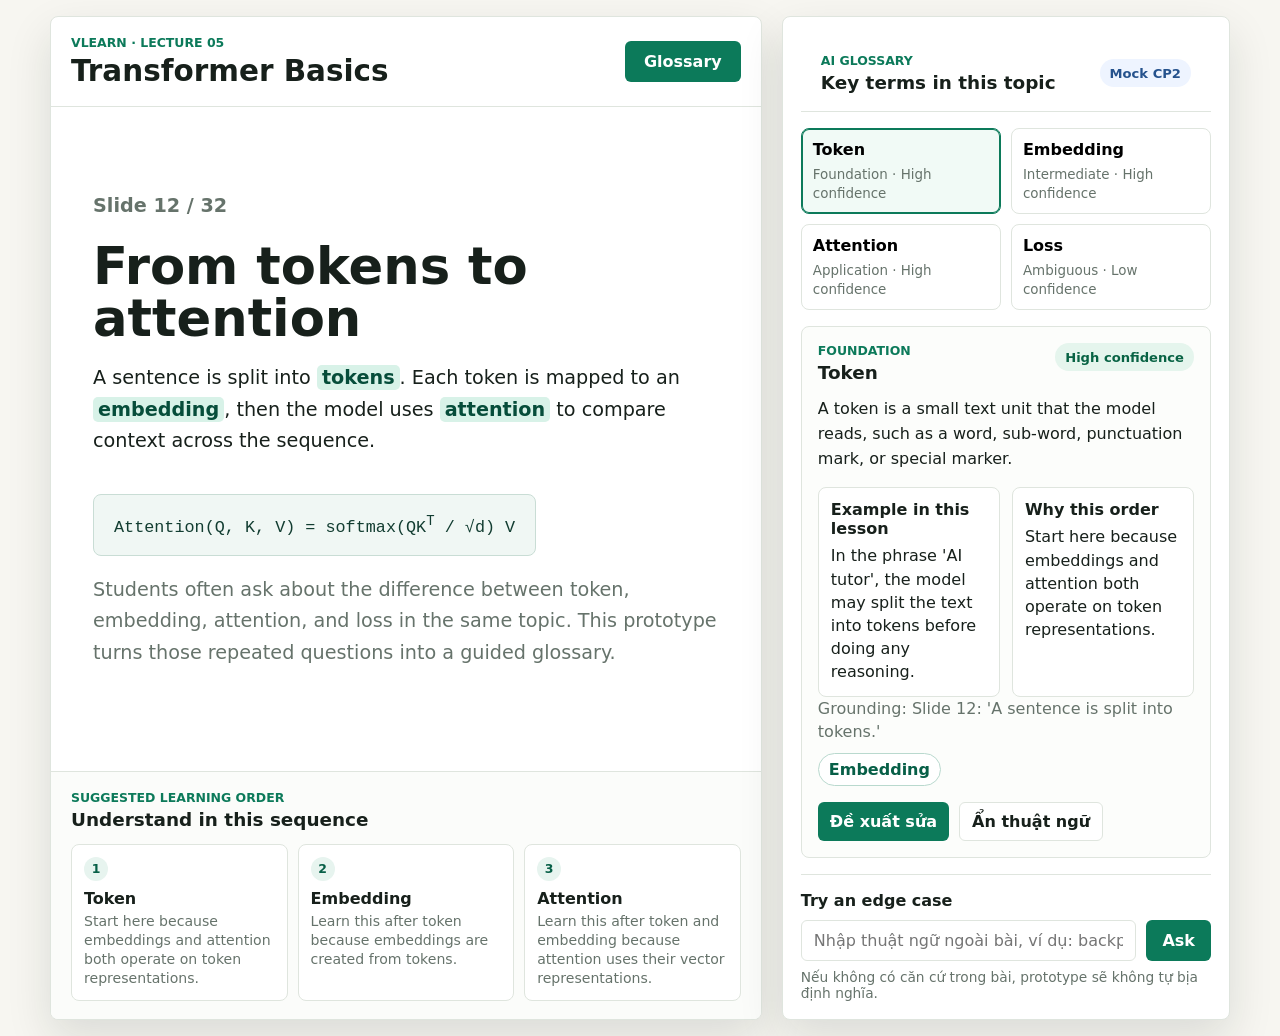
==== codebase/index.html @ 6c3e6b3c "feat: complete CP2 interactive flow and design principles" ====
<!doctype html>
<html lang="vi">
  <head>
    <meta charset="utf-8" />
    <meta name="viewport" content="width=device-width, initial-scale=1" />
    <title>VLearn Glossary Prototype</title>
    <link rel="stylesheet" href="style.css" />
  </head>
  <body>
    <main class="app-shell">
      <section class="lecture-pane" aria-labelledby="lecture-title">
        <header class="topbar">
          <div>
            <p class="eyebrow">VLearn · Lecture 05</p>
            <h1 id="lecture-title">Transformer Basics</h1>
          </div>
          <button class="primary-action" id="openGlossary" type="button">Glossary</button>
        </header>

        <article class="slide">
          <p class="slide-kicker">Slide 12 / 32</p>
          <h2>From tokens to attention</h2>
          <p>
            A sentence is split into <mark data-term="token">tokens</mark>. Each token is mapped to an
            <mark data-term="embedding">embedding</mark>, then the model uses
            <mark data-term="attention">attention</mark> to compare context across the sequence.
          </p>
          <div class="formula">Attention(Q, K, V) = softmax(QK<sup>T</sup> / √d) V</div>
          <p class="note">
            Students often ask about the difference between token, embedding, attention, and loss in the
            same topic. This prototype turns those repeated questions into a guided glossary.
          </p>
        </article>

        <section class="path-panel" aria-labelledby="path-title">
          <div>
            <p class="eyebrow">Suggested learning order</p>
            <h2 id="path-title">Understand in this sequence</h2>
          </div>
          <ol class="learning-order" id="learningOrder"></ol>
        </section>
      </section>

      <aside class="glossary-pane" aria-label="Glossary panel">
        <header class="panel-header">
          <div>
            <p class="eyebrow">AI Glossary</p>
            <h2>Key terms in this topic</h2>
          </div>
          <span class="status-pill">Mock CP2</span>
        </header>

        <div class="term-list" id="termList" aria-label="Glossary terms"></div>

        <section class="term-detail" id="termDetail" aria-live="polite"></section>

        <section class="ask-box" aria-labelledby="ask-title">
          <h3 id="ask-title">Try an edge case</h3>
          <div class="ask-row">
            <input id="customTerm" type="text" placeholder="Nhập thuật ngữ ngoài bài, ví dụ: backpropagation" />
            <button id="askTerm" type="button">Ask</button>
          </div>
          <p class="helper-text">Nếu không có căn cứ trong bài, prototype sẽ không tự bịa định nghĩa.</p>
        </section>
      </aside>
    </main>

    <div class="toast" id="toast" role="status" aria-live="polite"></div>

    <script src="app.js"></script>
  </body>
</html>
---- codebase/style.css ----
:root {
  --bg: #f7f6f1;
  --surface: #ffffff;
  --surface-strong: #f0f7f4;
  --ink: #17201b;
  --muted: #66736b;
  --line: #dfe5de;
  --accent: #0c7a5a;
  --accent-strong: #075f47;
  --warning: #a05a00;
  --danger: #a33c3c;
  --shadow: 0 18px 45px rgba(18, 35, 26, 0.12);
}

* {
  box-sizing: border-box;
}

body {
  margin: 0;
  min-height: 100vh;
  color: var(--ink);
  background: var(--bg);
  font-family: Inter, ui-sans-serif, system-ui, -apple-system, BlinkMacSystemFont, "Segoe UI", sans-serif;
}

button,
input {
  font: inherit;
}

button {
  cursor: pointer;
}

.app-shell {
  display: grid;
  grid-template-columns: minmax(0, 1.35fr) minmax(360px, 0.85fr);
  gap: 20px;
  width: min(1180px, calc(100vw - 32px));
  min-height: calc(100vh - 32px);
  margin: 16px auto;
}

.lecture-pane,
.glossary-pane {
  border: 1px solid var(--line);
  border-radius: 8px;
  background: var(--surface);
  box-shadow: var(--shadow);
}

.lecture-pane {
  display: grid;
  grid-template-rows: auto 1fr auto;
  overflow: hidden;
}

.glossary-pane {
  display: flex;
  flex-direction: column;
  gap: 16px;
  padding: 18px;
}

.topbar,
.panel-header {
  display: flex;
  align-items: center;
  justify-content: space-between;
  gap: 16px;
  border-bottom: 1px solid var(--line);
  padding: 18px 20px;
}

.eyebrow {
  margin: 0 0 4px;
  color: var(--accent);
  font-size: 0.78rem;
  font-weight: 700;
  text-transform: uppercase;
}

h1,
h2,
h3,
p {
  margin-top: 0;
}

h1,
h2 {
  margin-bottom: 0;
  letter-spacing: 0;
}

h1 {
  font-size: clamp(1.6rem, 2.3vw, 2.45rem);
}

h2 {
  font-size: 1.15rem;
}

h3 {
  margin-bottom: 10px;
  font-size: 1rem;
}

.primary-action,
.ask-row button,
.action-button {
  border: 0;
  border-radius: 6px;
  background: var(--accent);
  color: #fff;
  font-weight: 700;
}

.primary-action {
  min-width: 116px;
  padding: 11px 18px;
}

.primary-action:hover,
.ask-row button:hover,
.action-button:hover {
  background: var(--accent-strong);
}

.slide {
  display: flex;
  flex-direction: column;
  justify-content: center;
  gap: 18px;
  padding: 42px;
}

.slide-kicker,
.note,
.helper-text,
.source-line {
  color: var(--muted);
}

.slide-kicker {
  margin-bottom: 0;
  font-weight: 700;
}

.slide h2 {
  font-size: clamp(2rem, 4vw, 4rem);
  line-height: 1.02;
}

.slide p {
  max-width: 820px;
  font-size: 1.2rem;
  line-height: 1.65;
}

mark {
  border-radius: 5px;
  padding: 1px 5px;
  background: #d8f2e8;
  color: #064d3a;
  font-weight: 700;
}

.formula {
  width: fit-content;
  max-width: 100%;
  border: 1px solid #c9ddd5;
  border-radius: 8px;
  background: var(--surface-strong);
  padding: 18px 20px;
  color: #123d31;
  font-family: "Cascadia Code", Consolas, monospace;
  font-size: 1.05rem;
  overflow-x: auto;
}

.path-panel {
  border-top: 1px solid var(--line);
  padding: 18px 20px;
  background: #fbfcfa;
}

.learning-order {
  display: grid;
  grid-template-columns: repeat(3, minmax(0, 1fr));
  gap: 10px;
  margin: 14px 0 0;
  padding: 0;
  list-style: none;
}

.learning-order li {
  min-height: 92px;
  border: 1px solid var(--line);
  border-radius: 8px;
  background: #fff;
  padding: 12px;
}

.step-index {
  display: inline-flex;
  align-items: center;
  justify-content: center;
  width: 24px;
  height: 24px;
  border-radius: 999px;
  background: #e7f4ef;
  color: var(--accent-strong);
  font-size: 0.78rem;
  font-weight: 800;
}

.step-title {
  display: block;
  margin-top: 8px;
  font-weight: 800;
}

.step-reason {
  display: block;
  margin-top: 4px;
  color: var(--muted);
  font-size: 0.88rem;
  line-height: 1.35;
}

.status-pill,
.confidence {
  display: inline-flex;
  align-items: center;
  min-height: 28px;
  border-radius: 999px;
  padding: 5px 10px;
  font-size: 0.82rem;
  font-weight: 800;
}

.status-pill {
  background: #eef4ff;
  color: #25528d;
}

.confidence.high {
  background: #e5f5ed;
  color: #086344;
}

.confidence.low {
  background: #fff0d9;
  color: var(--warning);
}

.confidence.none {
  background: #ffe8e8;
  color: var(--danger);
}

.term-list {
  display: grid;
  grid-template-columns: repeat(2, minmax(0, 1fr));
  gap: 10px;
}

.term-button {
  min-height: 72px;
  border: 1px solid var(--line);
  border-radius: 8px;
  background: #fff;
  padding: 11px;
  text-align: left;
}

.term-button strong {
  display: block;
  margin-bottom: 5px;
}

.term-button span {
  color: var(--muted);
  font-size: 0.84rem;
}

.term-button.active {
  border-color: var(--accent);
  background: #f1faf6;
  box-shadow: inset 0 0 0 1px var(--accent);
}

.term-detail {
  min-height: 330px;
  border: 1px solid var(--line);
  border-radius: 8px;
  background: #fcfdfb;
  padding: 16px;
}

.detail-top {
  display: flex;
  align-items: flex-start;
  justify-content: space-between;
  gap: 12px;
  margin-bottom: 14px;
}

.definition {
  margin-bottom: 16px;
  font-size: 1rem;
  line-height: 1.55;
}

.detail-grid {
  display: grid;
  grid-template-columns: 1fr 1fr;
  gap: 12px;
}

.mini-card {
  border: 1px solid var(--line);
  border-radius: 8px;
  background: #fff;
  padding: 12px;
}

.mini-card h3 {
  margin-bottom: 6px;
}

.mini-card p,
.source-line {
  margin-bottom: 0;
  line-height: 1.45;
}

.related-list {
  display: flex;
  flex-wrap: wrap;
  gap: 8px;
  margin-top: 10px;
}

.related-list button {
  border: 1px solid #b9d9ce;
  border-radius: 999px;
  background: #fff;
  color: var(--accent-strong);
  padding: 6px 10px;
  font-weight: 700;
}

.actions {
  display: flex;
  flex-wrap: wrap;
  gap: 10px;
  margin-top: 16px;
}

.action-button.secondary {
  border: 1px solid var(--line);
  background: #fff;
  color: var(--ink);
}

.action-button.secondary:hover {
  background: #f2f5f1;
}

.action-button {
  padding: 9px 12px;
}

.ask-box {
  border-top: 1px solid var(--line);
  padding-top: 16px;
}

.ask-row {
  display: grid;
  grid-template-columns: 1fr auto;
  gap: 10px;
}

.ask-row input {
  min-width: 0;
  border: 1px solid var(--line);
  border-radius: 6px;
  padding: 10px 12px;
}

.ask-row button {
  padding: 10px 16px;
}

.helper-text {
  margin: 8px 0 0;
  font-size: 0.86rem;
}

.toast {
  position: fixed;
  right: 18px;
  bottom: 18px;
  max-width: min(420px, calc(100vw - 36px));
  border: 1px solid #b9d9ce;
  border-radius: 8px;
  background: #fff;
  padding: 12px 14px;
  box-shadow: var(--shadow);
  color: var(--ink);
  opacity: 0;
  transform: translateY(10px);
  transition: 160ms ease;
  pointer-events: none;
}

.toast.visible {
  opacity: 1;
  transform: translateY(0);
}

@media (max-width: 900px) {
  .app-shell {
    grid-template-columns: 1fr;
  }

  .learning-order,
  .detail-grid {
    grid-template-columns: 1fr;
  }
}

@media (max-width: 560px) {
  .app-shell {
    width: min(100vw - 20px, 1180px);
    margin: 10px auto;
  }

  .topbar,
  .panel-header {
    align-items: flex-start;
    flex-direction: column;
  }

  .slide {
    padding: 24px;
  }

  .term-list {
    grid-template-columns: 1fr;
  }
}
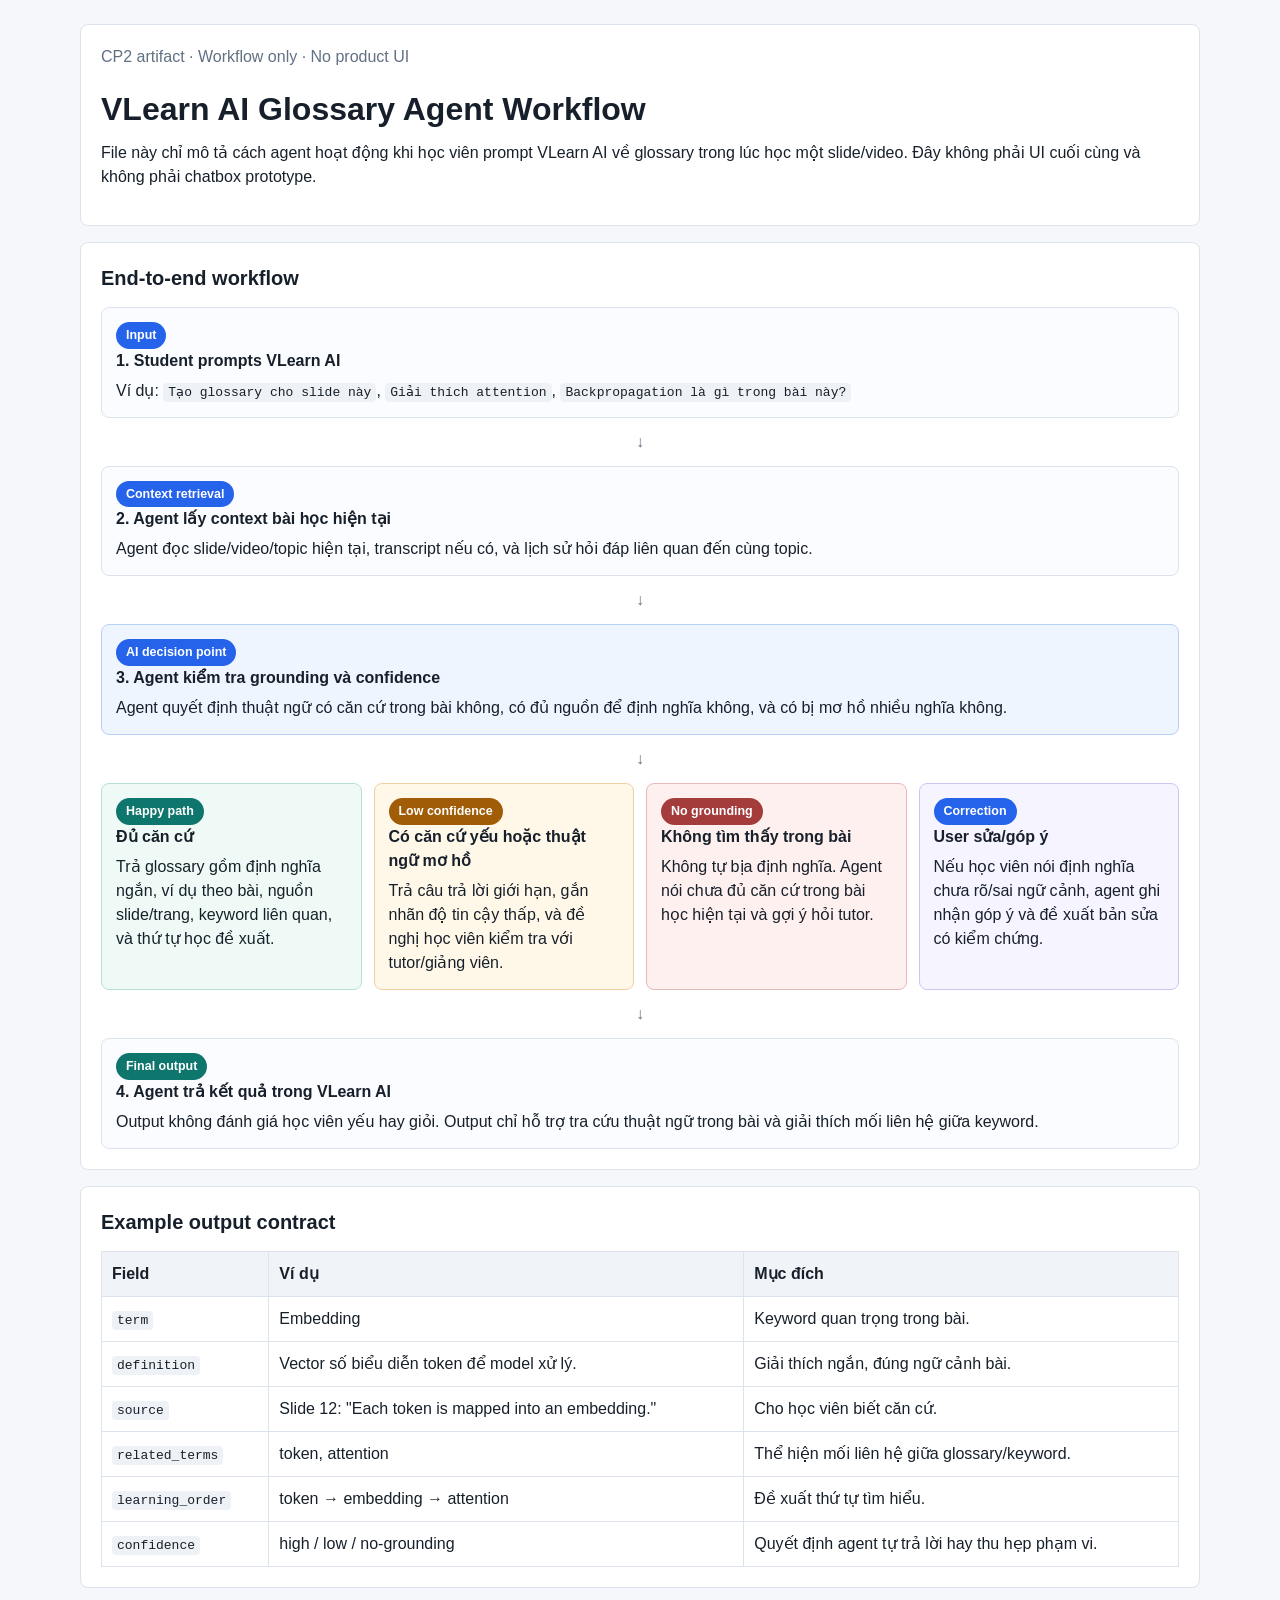
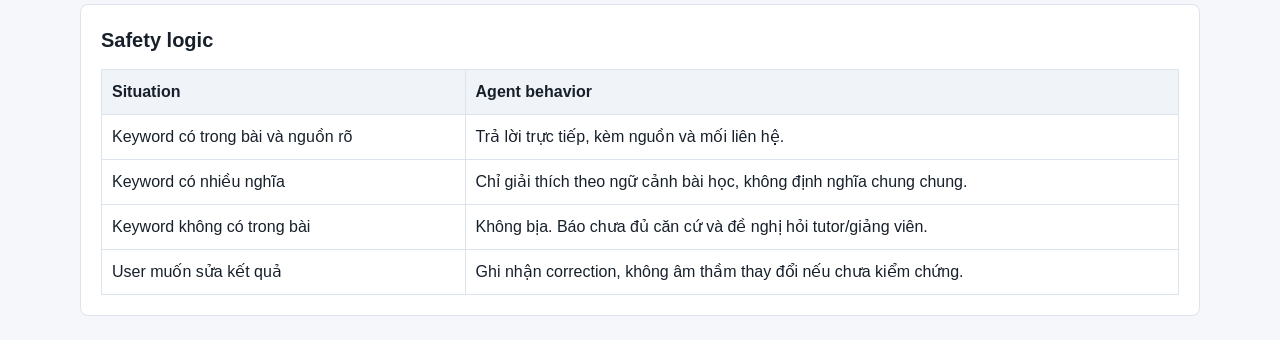
==== commit dcb00a25: "docs: replace UI prototype with agent workflow" ====
--- a/codebase/index.html
+++ b/codebase/index.html
@@ -3,70 +3,331 @@
   <head>
     <meta charset="utf-8" />
     <meta name="viewport" content="width=device-width, initial-scale=1" />
-    <title>VLearn Glossary Prototype</title>
-    <link rel="stylesheet" href="style.css" />
+    <title>CP2 Workflow - VLearn AI Glossary Agent</title>
+    <style>
+      :root {
+        --bg: #f6f7fb;
+        --card: #ffffff;
+        --ink: #17202a;
+        --muted: #617083;
+        --line: #dce3ec;
+        --blue: #2563eb;
+        --green: #0f766e;
+        --amber: #a15c07;
+        --red: #a43c3c;
+      }
+
+      * {
+        box-sizing: border-box;
+      }
+
+      body {
+        margin: 0;
+        background: var(--bg);
+        color: var(--ink);
+        font-family: Arial, Helvetica, sans-serif;
+        line-height: 1.5;
+      }
+
+      main {
+        width: min(1120px, calc(100vw - 32px));
+        margin: 24px auto;
+      }
+
+      header,
+      section {
+        border: 1px solid var(--line);
+        border-radius: 8px;
+        background: var(--card);
+        padding: 20px;
+      }
+
+      section {
+        margin-top: 16px;
+      }
+
+      h1,
+      h2,
+      h3,
+      p {
+        margin-top: 0;
+      }
+
+      h1 {
+        margin-bottom: 8px;
+        font-size: 2rem;
+      }
+
+      h2 {
+        margin-bottom: 14px;
+        font-size: 1.25rem;
+      }
+
+      .muted {
+        color: var(--muted);
+      }
+
+      .flow {
+        display: grid;
+        gap: 12px;
+      }
+
+      .node {
+        border: 1px solid var(--line);
+        border-radius: 8px;
+        padding: 14px;
+        background: #fbfcff;
+      }
+
+      .node strong {
+        display: block;
+        margin-bottom: 6px;
+      }
+
+      .decision {
+        border-color: #b9d0f5;
+        background: #eef5ff;
+      }
+
+      .output {
+        border-color: #b9ded8;
+        background: #effaf7;
+      }
+
+      .warning {
+        border-color: #edd19f;
+        background: #fff7e8;
+      }
+
+      .failure {
+        border-color: #e7b9b9;
+        background: #fff0f0;
+      }
+
+      .correction {
+        border-color: #c9c8f1;
+        background: #f5f4ff;
+      }
+
+      .arrow {
+        color: var(--muted);
+        font-weight: 700;
+        text-align: center;
+      }
+
+      .branches {
+        display: grid;
+        grid-template-columns: repeat(4, minmax(0, 1fr));
+        gap: 12px;
+      }
+
+      .tag {
+        display: inline-block;
+        border-radius: 999px;
+        padding: 4px 10px;
+        color: #fff;
+        font-size: 0.78rem;
+        font-weight: 700;
+      }
+
+      .blue {
+        background: var(--blue);
+      }
+
+      .green {
+        background: var(--green);
+      }
+
+      .amber {
+        background: var(--amber);
+      }
+
+      .red {
+        background: var(--red);
+      }
+
+      table {
+        width: 100%;
+        border-collapse: collapse;
+      }
+
+      th,
+      td {
+        border: 1px solid var(--line);
+        padding: 10px;
+        text-align: left;
+        vertical-align: top;
+      }
+
+      th {
+        background: #f0f3f7;
+      }
+
+      code {
+        border-radius: 4px;
+        background: #eef2f7;
+        padding: 2px 5px;
+      }
+
+      @media (max-width: 900px) {
+        .branches {
+          grid-template-columns: 1fr;
+        }
+      }
+    </style>
   </head>
   <body>
-    <main class="app-shell">
-      <section class="lecture-pane" aria-labelledby="lecture-title">
-        <header class="topbar">
-          <div>
-            <p class="eyebrow">VLearn · Lecture 05</p>
-            <h1 id="lecture-title">Transformer Basics</h1>
-          </div>
-          <button class="primary-action" id="openGlossary" type="button">Glossary</button>
-        </header>
-
-        <article class="slide">
-          <p class="slide-kicker">Slide 12 / 32</p>
-          <h2>From tokens to attention</h2>
-          <p>
-            A sentence is split into <mark data-term="token">tokens</mark>. Each token is mapped to an
-            <mark data-term="embedding">embedding</mark>, then the model uses
-            <mark data-term="attention">attention</mark> to compare context across the sequence.
-          </p>
-          <div class="formula">Attention(Q, K, V) = softmax(QK<sup>T</sup> / √d) V</div>
-          <p class="note">
-            Students often ask about the difference between token, embedding, attention, and loss in the
-            same topic. This prototype turns those repeated questions into a guided glossary.
-          </p>
-        </article>
-
-        <section class="path-panel" aria-labelledby="path-title">
-          <div>
-            <p class="eyebrow">Suggested learning order</p>
-            <h2 id="path-title">Understand in this sequence</h2>
-          </div>
-          <ol class="learning-order" id="learningOrder"></ol>
-        </section>
+    <main>
+      <header>
+        <p class="muted">CP2 artifact · Workflow only · No product UI</p>
+        <h1>VLearn AI Glossary Agent Workflow</h1>
+        <p>
+          File này chỉ mô tả cách agent hoạt động khi học viên prompt VLearn AI về glossary trong lúc học
+          một slide/video. Đây không phải UI cuối cùng và không phải chatbox prototype.
+        </p>
+      </header>
+
+      <section>
+        <h2>End-to-end workflow</h2>
+        <div class="flow">
+          <div class="node">
+            <span class="tag blue">Input</span>
+            <strong>1. Student prompts VLearn AI</strong>
+            Ví dụ: <code>Tạo glossary cho slide này</code>, <code>Giải thích attention</code>,
+            <code>Backpropagation là gì trong bài này?</code>
+          </div>
+
+          <div class="arrow">↓</div>
+
+          <div class="node">
+            <span class="tag blue">Context retrieval</span>
+            <strong>2. Agent lấy context bài học hiện tại</strong>
+            Agent đọc slide/video/topic hiện tại, transcript nếu có, và lịch sử hỏi đáp liên quan đến cùng topic.
+          </div>
+
+          <div class="arrow">↓</div>
+
+          <div class="node decision">
+            <span class="tag blue">AI decision point</span>
+            <strong>3. Agent kiểm tra grounding và confidence</strong>
+            Agent quyết định thuật ngữ có căn cứ trong bài không, có đủ nguồn để định nghĩa không, và có bị mơ hồ
+            nhiều nghĩa không.
+          </div>
+
+          <div class="arrow">↓</div>
+
+          <div class="branches">
+            <div class="node output">
+              <span class="tag green">Happy path</span>
+              <strong>Đủ căn cứ</strong>
+              Trả glossary gồm định nghĩa ngắn, ví dụ theo bài, nguồn slide/trang, keyword liên quan, và thứ tự học
+              đề xuất.
+            </div>
+
+            <div class="node warning">
+              <span class="tag amber">Low confidence</span>
+              <strong>Có căn cứ yếu hoặc thuật ngữ mơ hồ</strong>
+              Trả câu trả lời giới hạn, gắn nhãn độ tin cậy thấp, và đề nghị học viên kiểm tra với tutor/giảng viên.
+            </div>
+
+            <div class="node failure">
+              <span class="tag red">No grounding</span>
+              <strong>Không tìm thấy trong bài</strong>
+              Không tự bịa định nghĩa. Agent nói chưa đủ căn cứ trong bài học hiện tại và gợi ý hỏi tutor.
+            </div>
+
+            <div class="node correction">
+              <span class="tag blue">Correction</span>
+              <strong>User sửa/góp ý</strong>
+              Nếu học viên nói định nghĩa chưa rõ/sai ngữ cảnh, agent ghi nhận góp ý và đề xuất bản sửa có kiểm chứng.
+            </div>
+          </div>
+
+          <div class="arrow">↓</div>
+
+          <div class="node">
+            <span class="tag green">Final output</span>
+            <strong>4. Agent trả kết quả trong VLearn AI</strong>
+            Output không đánh giá học viên yếu hay giỏi. Output chỉ hỗ trợ tra cứu thuật ngữ trong bài và giải thích
+            mối liên hệ giữa keyword.
+          </div>
+        </div>
       </section>
 
-      <aside class="glossary-pane" aria-label="Glossary panel">
-        <header class="panel-header">
-          <div>
-            <p class="eyebrow">AI Glossary</p>
-            <h2>Key terms in this topic</h2>
-          </div>
-          <span class="status-pill">Mock CP2</span>
-        </header>
-
-        <div class="term-list" id="termList" aria-label="Glossary terms"></div>
-
-        <section class="term-detail" id="termDetail" aria-live="polite"></section>
-
-        <section class="ask-box" aria-labelledby="ask-title">
-          <h3 id="ask-title">Try an edge case</h3>
-          <div class="ask-row">
-            <input id="customTerm" type="text" placeholder="Nhập thuật ngữ ngoài bài, ví dụ: backpropagation" />
-            <button id="askTerm" type="button">Ask</button>
-          </div>
-          <p class="helper-text">Nếu không có căn cứ trong bài, prototype sẽ không tự bịa định nghĩa.</p>
-        </section>
-      </aside>
+      <section>
+        <h2>Example output contract</h2>
+        <table>
+          <thead>
+            <tr>
+              <th>Field</th>
+              <th>Ví dụ</th>
+              <th>Mục đích</th>
+            </tr>
+          </thead>
+          <tbody>
+            <tr>
+              <td><code>term</code></td>
+              <td>Embedding</td>
+              <td>Keyword quan trọng trong bài.</td>
+            </tr>
+            <tr>
+              <td><code>definition</code></td>
+              <td>Vector số biểu diễn token để model xử lý.</td>
+              <td>Giải thích ngắn, đúng ngữ cảnh bài.</td>
+            </tr>
+            <tr>
+              <td><code>source</code></td>
+              <td>Slide 12: "Each token is mapped into an embedding."</td>
+              <td>Cho học viên biết căn cứ.</td>
+            </tr>
+            <tr>
+              <td><code>related_terms</code></td>
+              <td>token, attention</td>
+              <td>Thể hiện mối liên hệ giữa glossary/keyword.</td>
+            </tr>
+            <tr>
+              <td><code>learning_order</code></td>
+              <td>token → embedding → attention</td>
+              <td>Đề xuất thứ tự tìm hiểu.</td>
+            </tr>
+            <tr>
+              <td><code>confidence</code></td>
+              <td>high / low / no-grounding</td>
+              <td>Quyết định agent tự trả lời hay thu hẹp phạm vi.</td>
+            </tr>
+          </tbody>
+        </table>
+      </section>
+
+      <section>
+        <h2>Safety logic</h2>
+        <table>
+          <thead>
+            <tr>
+              <th>Situation</th>
+              <th>Agent behavior</th>
+            </tr>
+          </thead>
+          <tbody>
+            <tr>
+              <td>Keyword có trong bài và nguồn rõ</td>
+              <td>Trả lời trực tiếp, kèm nguồn và mối liên hệ.</td>
+            </tr>
+            <tr>
+              <td>Keyword có nhiều nghĩa</td>
+              <td>Chỉ giải thích theo ngữ cảnh bài học, không định nghĩa chung chung.</td>
+            </tr>
+            <tr>
+              <td>Keyword không có trong bài</td>
+              <td>Không bịa. Báo chưa đủ căn cứ và đề nghị hỏi tutor/giảng viên.</td>
+            </tr>
+            <tr>
+              <td>User muốn sửa kết quả</td>
+              <td>Ghi nhận correction, không âm thầm thay đổi nếu chưa kiểm chứng.</td>
+            </tr>
+          </tbody>
+        </table>
+      </section>
     </main>
-
-    <div class="toast" id="toast" role="status" aria-live="polite"></div>
-
-    <script src="app.js"></script>
   </body>
 </html>
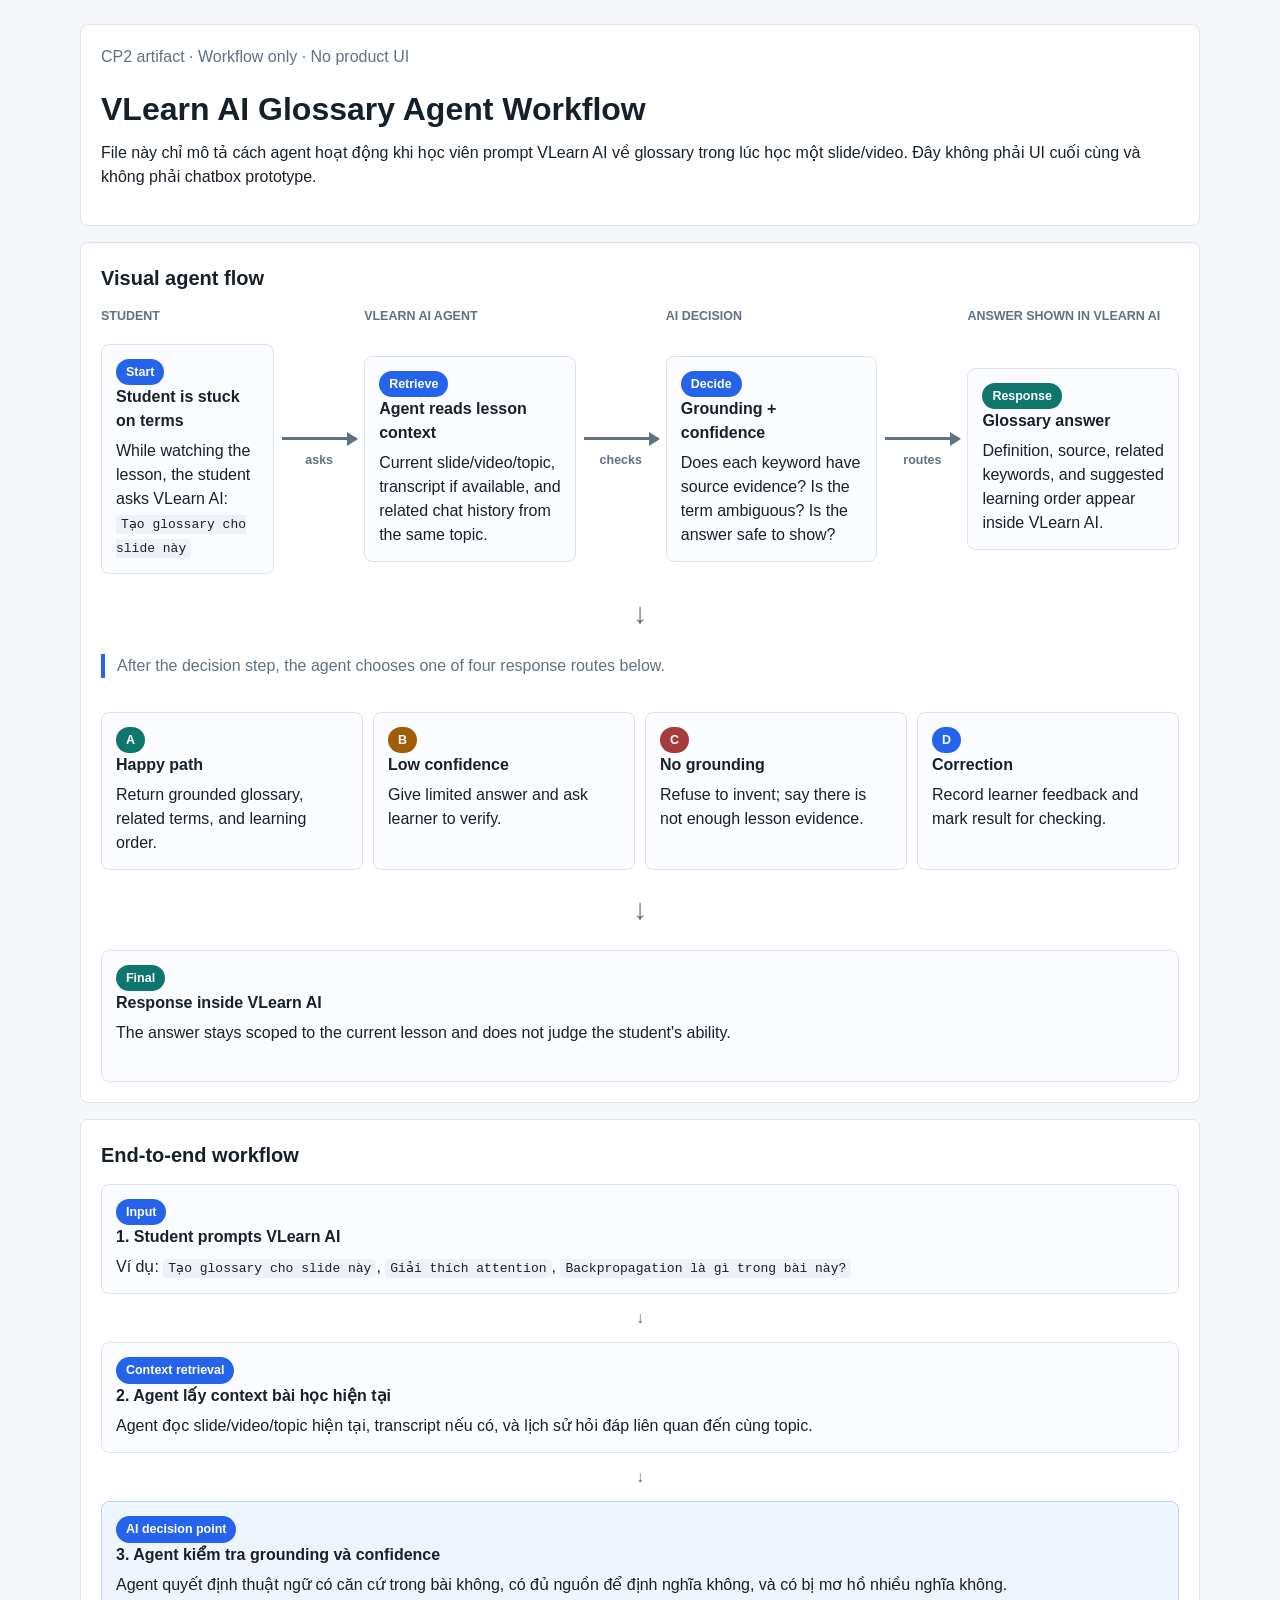
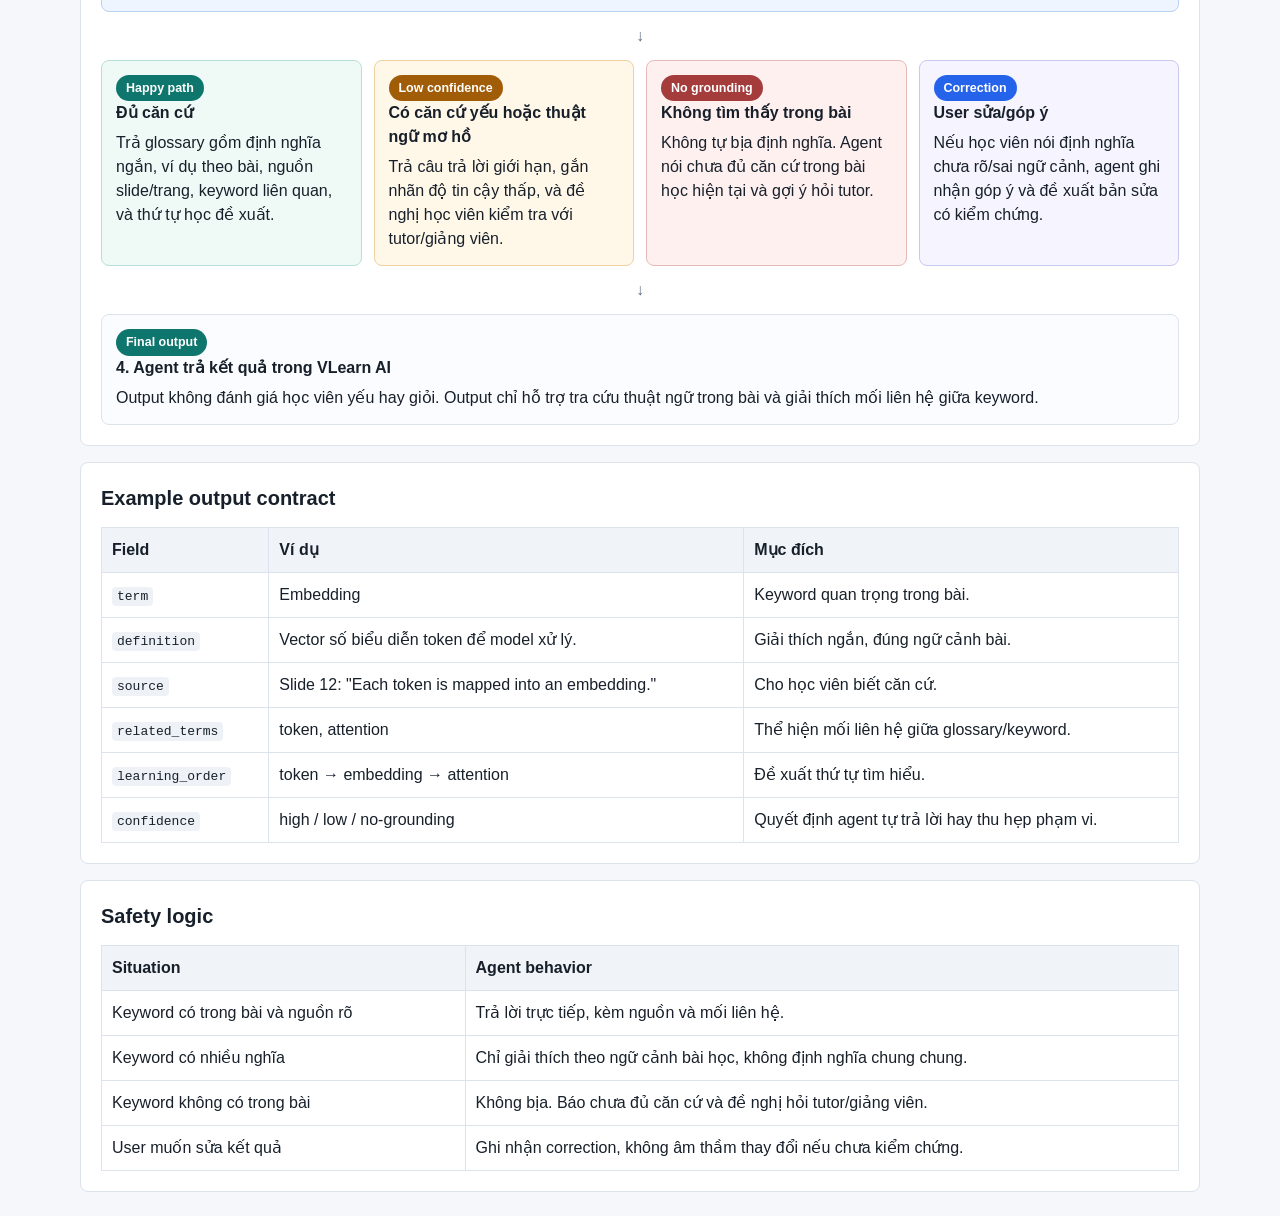
==== commit 35e32f45: "feat: update prototype UI and AI decision logs" ====
--- a/codebase/index.html
+++ b/codebase/index.html
@@ -121,6 +121,87 @@
         gap: 12px;
       }
 
+      .diagram {
+        display: grid;
+        gap: 18px;
+      }
+
+      .diagram-row {
+        display: grid;
+        grid-template-columns: minmax(150px, 0.9fr) 74px minmax(180px, 1.1fr) 74px minmax(190px, 1.1fr) 74px minmax(180px, 1.1fr);
+        align-items: center;
+        gap: 8px;
+      }
+
+      .diagram-branches {
+        display: grid;
+        grid-template-columns: repeat(4, minmax(0, 1fr));
+        gap: 10px;
+      }
+
+      .diagram-card {
+        border: 1px solid var(--line);
+        border-radius: 8px;
+        background: #fbfcff;
+        padding: 14px;
+        min-height: 132px;
+      }
+
+      .diagram-card strong {
+        display: block;
+        margin-bottom: 6px;
+      }
+
+      .diagram-arrow {
+        display: flex;
+        align-items: center;
+        justify-content: center;
+        position: relative;
+        min-height: 44px;
+        border-top: 3px solid var(--muted);
+        color: var(--muted);
+        font-size: 0.78rem;
+        font-weight: 700;
+        text-align: center;
+      }
+
+      .diagram-arrow::after {
+        content: "";
+        position: absolute;
+        right: -2px;
+        top: -8px;
+        border-top: 7px solid transparent;
+        border-bottom: 7px solid transparent;
+        border-left: 11px solid var(--muted);
+      }
+
+      .down-arrow {
+        color: var(--muted);
+        font-size: 1.8rem;
+        font-weight: 700;
+        text-align: center;
+      }
+
+      .lane-labels {
+        display: grid;
+        grid-template-columns: minmax(150px, 0.9fr) 74px minmax(180px, 1.1fr) 74px minmax(190px, 1.1fr) 74px minmax(180px, 1.1fr);
+        gap: 8px;
+        color: var(--muted);
+        font-size: 0.78rem;
+        font-weight: 700;
+        text-transform: uppercase;
+      }
+
+      .lane-labels span:nth-child(even) {
+        visibility: hidden;
+      }
+
+      .branch-note {
+        border-left: 4px solid var(--blue);
+        padding-left: 12px;
+        color: var(--muted);
+      }
+
       .tag {
         display: inline-block;
         border-radius: 999px;
@@ -170,8 +251,34 @@
       }
 
       @media (max-width: 900px) {
-        .branches {
+        .branches,
+        .diagram-branches {
           grid-template-columns: 1fr;
+        }
+
+        .diagram-row {
+          grid-template-columns: 1fr;
+        }
+
+        .lane-labels {
+          display: none;
+        }
+
+        .diagram-arrow {
+          border-left: 3px solid var(--muted);
+          border-top: 0;
+          min-height: 28px;
+        }
+
+        .diagram-arrow::after {
+          right: auto;
+          left: calc(50% - 7px);
+          top: auto;
+          bottom: -2px;
+          border-left: 7px solid transparent;
+          border-right: 7px solid transparent;
+          border-top: 11px solid var(--muted);
+          border-bottom: 0;
         }
       }
     </style>
@@ -188,6 +295,92 @@
       </header>
 
       <section>
+        <h2>Visual agent flow</h2>
+        <div class="diagram" aria-label="VLearn AI glossary agent flow diagram">
+          <div class="lane-labels" aria-hidden="true">
+            <span>Student</span>
+            <span></span>
+            <span>VLearn AI Agent</span>
+            <span></span>
+            <span>AI Decision</span>
+            <span></span>
+            <span>Answer shown in VLearn AI</span>
+          </div>
+
+          <div class="diagram-row">
+            <div class="diagram-card">
+              <span class="tag blue">Start</span>
+              <strong>Student is stuck on terms</strong>
+              While watching the lesson, the student asks VLearn AI:
+              <br />
+              <code>Tạo glossary cho slide này</code>
+            </div>
+
+            <div class="diagram-arrow">asks</div>
+
+            <div class="diagram-card">
+              <span class="tag blue">Retrieve</span>
+              <strong>Agent reads lesson context</strong>
+              Current slide/video/topic, transcript if available, and related chat history from the same topic.
+            </div>
+
+            <div class="diagram-arrow">checks</div>
+
+            <div class="diagram-card decision">
+              <span class="tag blue">Decide</span>
+              <strong>Grounding + confidence</strong>
+              Does each keyword have source evidence? Is the term ambiguous? Is the answer safe to show?
+            </div>
+
+            <div class="diagram-arrow">routes</div>
+
+            <div class="diagram-card output">
+              <span class="tag green">Response</span>
+              <strong>Glossary answer</strong>
+              Definition, source, related keywords, and suggested learning order appear inside VLearn AI.
+            </div>
+          </div>
+
+          <div class="down-arrow">↓</div>
+
+          <p class="branch-note">
+            After the decision step, the agent chooses one of four response routes below.
+          </p>
+
+          <div class="diagram-branches">
+            <div class="diagram-card output">
+              <span class="tag green">A</span>
+              <strong>Happy path</strong>
+              Return grounded glossary, related terms, and learning order.
+            </div>
+            <div class="diagram-card warning">
+              <span class="tag amber">B</span>
+              <strong>Low confidence</strong>
+              Give limited answer and ask learner to verify.
+            </div>
+            <div class="diagram-card failure">
+              <span class="tag red">C</span>
+              <strong>No grounding</strong>
+              Refuse to invent; say there is not enough lesson evidence.
+            </div>
+            <div class="diagram-card correction">
+              <span class="tag blue">D</span>
+              <strong>Correction</strong>
+              Record learner feedback and mark result for checking.
+            </div>
+          </div>
+
+          <div class="down-arrow">↓</div>
+
+          <div class="diagram-card">
+            <span class="tag green">Final</span>
+            <strong>Response inside VLearn AI</strong>
+            The answer stays scoped to the current lesson and does not judge the student's ability.
+          </div>
+        </div>
+      </section>
+
+      <section>
         <h2>End-to-end workflow</h2>
         <div class="flow">
           <div class="node">
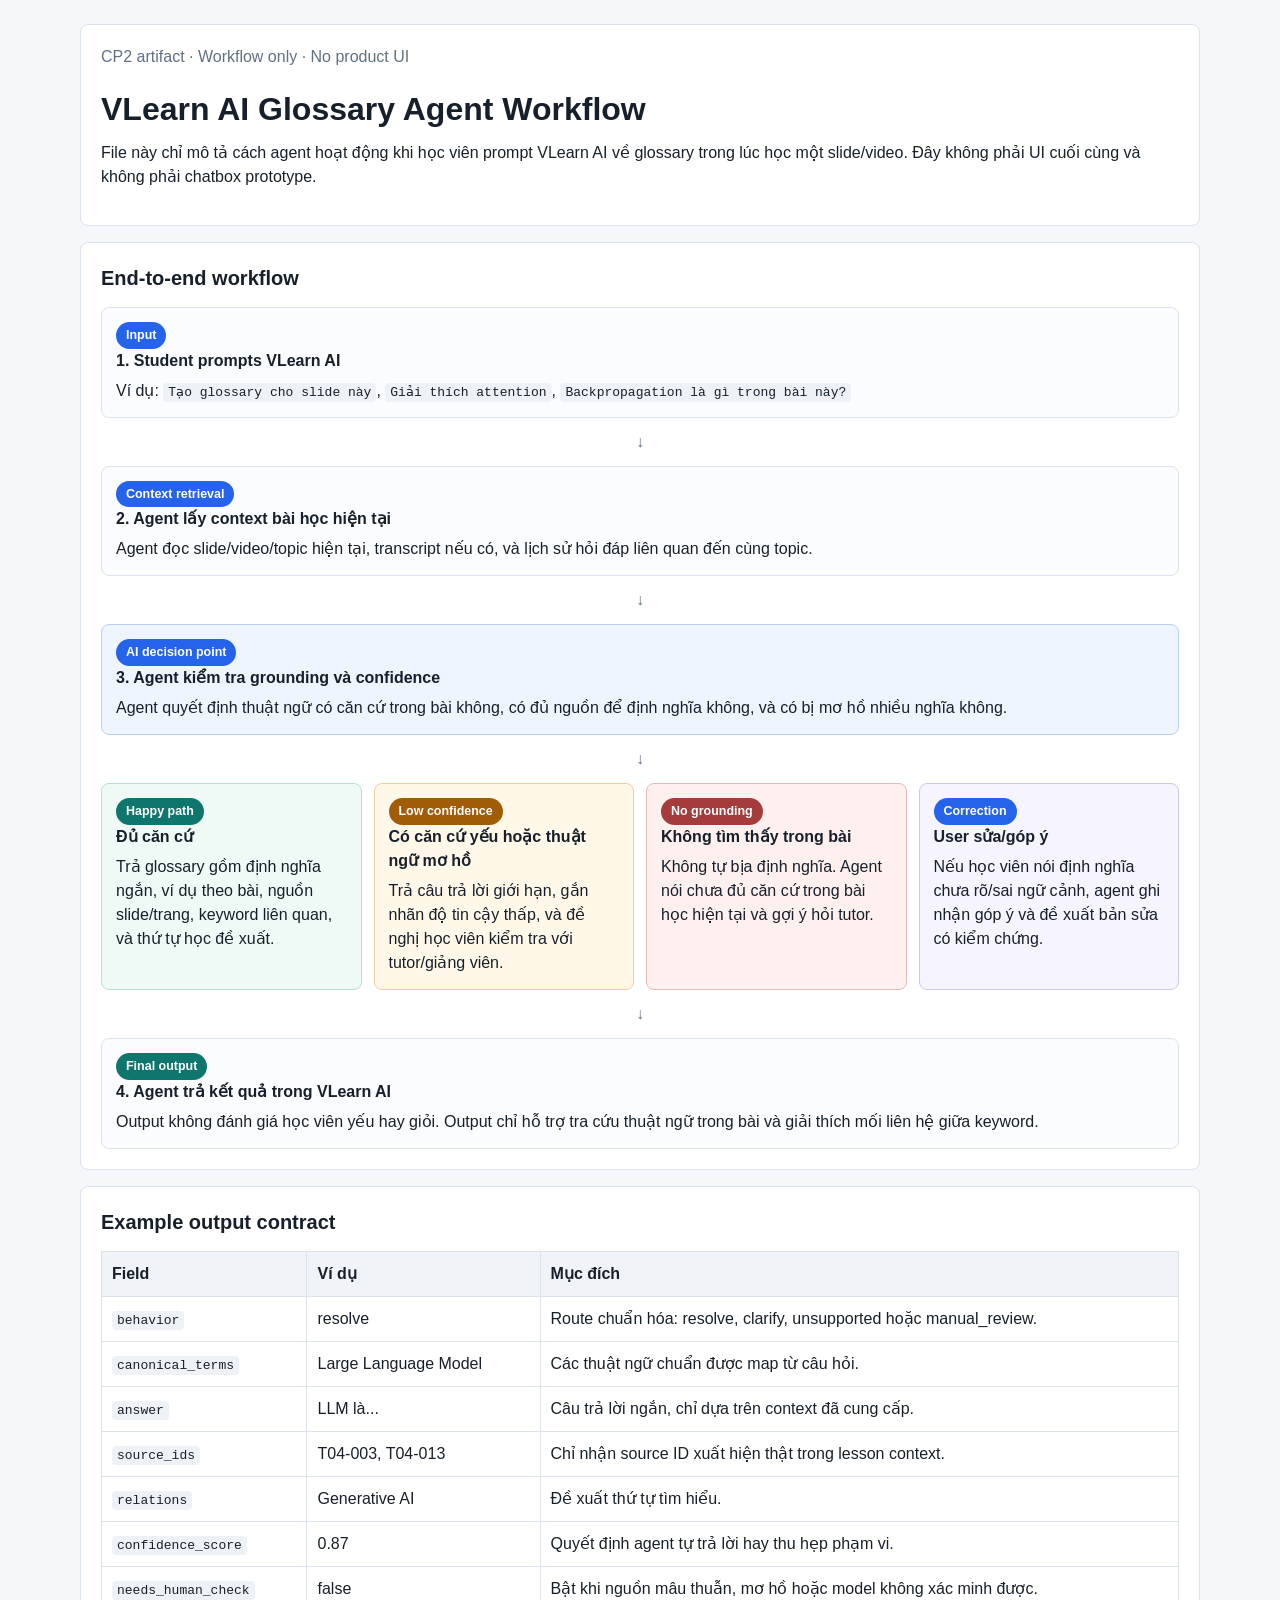
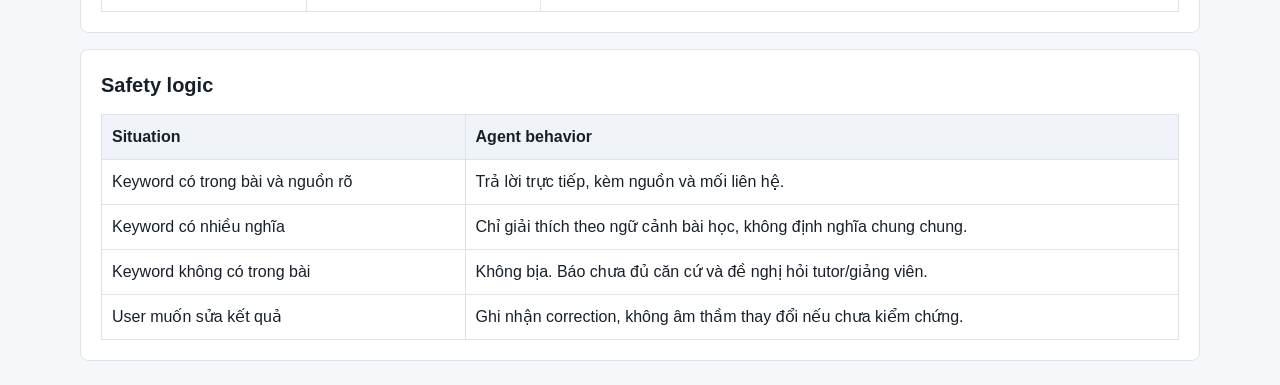
==== commit b35b5ca8: "done output contract(i hope)" ====
--- a/codebase/index.html
+++ b/codebase/index.html
@@ -121,87 +121,6 @@
         gap: 12px;
       }
 
-      .diagram {
-        display: grid;
-        gap: 18px;
-      }
-
-      .diagram-row {
-        display: grid;
-        grid-template-columns: minmax(150px, 0.9fr) 74px minmax(180px, 1.1fr) 74px minmax(190px, 1.1fr) 74px minmax(180px, 1.1fr);
-        align-items: center;
-        gap: 8px;
-      }
-
-      .diagram-branches {
-        display: grid;
-        grid-template-columns: repeat(4, minmax(0, 1fr));
-        gap: 10px;
-      }
-
-      .diagram-card {
-        border: 1px solid var(--line);
-        border-radius: 8px;
-        background: #fbfcff;
-        padding: 14px;
-        min-height: 132px;
-      }
-
-      .diagram-card strong {
-        display: block;
-        margin-bottom: 6px;
-      }
-
-      .diagram-arrow {
-        display: flex;
-        align-items: center;
-        justify-content: center;
-        position: relative;
-        min-height: 44px;
-        border-top: 3px solid var(--muted);
-        color: var(--muted);
-        font-size: 0.78rem;
-        font-weight: 700;
-        text-align: center;
-      }
-
-      .diagram-arrow::after {
-        content: "";
-        position: absolute;
-        right: -2px;
-        top: -8px;
-        border-top: 7px solid transparent;
-        border-bottom: 7px solid transparent;
-        border-left: 11px solid var(--muted);
-      }
-
-      .down-arrow {
-        color: var(--muted);
-        font-size: 1.8rem;
-        font-weight: 700;
-        text-align: center;
-      }
-
-      .lane-labels {
-        display: grid;
-        grid-template-columns: minmax(150px, 0.9fr) 74px minmax(180px, 1.1fr) 74px minmax(190px, 1.1fr) 74px minmax(180px, 1.1fr);
-        gap: 8px;
-        color: var(--muted);
-        font-size: 0.78rem;
-        font-weight: 700;
-        text-transform: uppercase;
-      }
-
-      .lane-labels span:nth-child(even) {
-        visibility: hidden;
-      }
-
-      .branch-note {
-        border-left: 4px solid var(--blue);
-        padding-left: 12px;
-        color: var(--muted);
-      }
-
       .tag {
         display: inline-block;
         border-radius: 999px;
@@ -251,34 +170,8 @@
       }
 
       @media (max-width: 900px) {
-        .branches,
-        .diagram-branches {
+        .branches {
           grid-template-columns: 1fr;
-        }
-
-        .diagram-row {
-          grid-template-columns: 1fr;
-        }
-
-        .lane-labels {
-          display: none;
-        }
-
-        .diagram-arrow {
-          border-left: 3px solid var(--muted);
-          border-top: 0;
-          min-height: 28px;
-        }
-
-        .diagram-arrow::after {
-          right: auto;
-          left: calc(50% - 7px);
-          top: auto;
-          bottom: -2px;
-          border-left: 7px solid transparent;
-          border-right: 7px solid transparent;
-          border-top: 11px solid var(--muted);
-          border-bottom: 0;
         }
       }
     </style>
@@ -295,92 +188,6 @@
       </header>
 
       <section>
-        <h2>Visual agent flow</h2>
-        <div class="diagram" aria-label="VLearn AI glossary agent flow diagram">
-          <div class="lane-labels" aria-hidden="true">
-            <span>Student</span>
-            <span></span>
-            <span>VLearn AI Agent</span>
-            <span></span>
-            <span>AI Decision</span>
-            <span></span>
-            <span>Answer shown in VLearn AI</span>
-          </div>
-
-          <div class="diagram-row">
-            <div class="diagram-card">
-              <span class="tag blue">Start</span>
-              <strong>Student is stuck on terms</strong>
-              While watching the lesson, the student asks VLearn AI:
-              <br />
-              <code>Tạo glossary cho slide này</code>
-            </div>
-
-            <div class="diagram-arrow">asks</div>
-
-            <div class="diagram-card">
-              <span class="tag blue">Retrieve</span>
-              <strong>Agent reads lesson context</strong>
-              Current slide/video/topic, transcript if available, and related chat history from the same topic.
-            </div>
-
-            <div class="diagram-arrow">checks</div>
-
-            <div class="diagram-card decision">
-              <span class="tag blue">Decide</span>
-              <strong>Grounding + confidence</strong>
-              Does each keyword have source evidence? Is the term ambiguous? Is the answer safe to show?
-            </div>
-
-            <div class="diagram-arrow">routes</div>
-
-            <div class="diagram-card output">
-              <span class="tag green">Response</span>
-              <strong>Glossary answer</strong>
-              Definition, source, related keywords, and suggested learning order appear inside VLearn AI.
-            </div>
-          </div>
-
-          <div class="down-arrow">↓</div>
-
-          <p class="branch-note">
-            After the decision step, the agent chooses one of four response routes below.
-          </p>
-
-          <div class="diagram-branches">
-            <div class="diagram-card output">
-              <span class="tag green">A</span>
-              <strong>Happy path</strong>
-              Return grounded glossary, related terms, and learning order.
-            </div>
-            <div class="diagram-card warning">
-              <span class="tag amber">B</span>
-              <strong>Low confidence</strong>
-              Give limited answer and ask learner to verify.
-            </div>
-            <div class="diagram-card failure">
-              <span class="tag red">C</span>
-              <strong>No grounding</strong>
-              Refuse to invent; say there is not enough lesson evidence.
-            </div>
-            <div class="diagram-card correction">
-              <span class="tag blue">D</span>
-              <strong>Correction</strong>
-              Record learner feedback and mark result for checking.
-            </div>
-          </div>
-
-          <div class="down-arrow">↓</div>
-
-          <div class="diagram-card">
-            <span class="tag green">Final</span>
-            <strong>Response inside VLearn AI</strong>
-            The answer stays scoped to the current lesson and does not judge the student's ability.
-          </div>
-        </div>
-      </section>
-
-      <section>
         <h2>End-to-end workflow</h2>
         <div class="flow">
           <div class="node">
@@ -459,34 +266,39 @@
           </thead>
           <tbody>
             <tr>
-              <td><code>term</code></td>
-              <td>Embedding</td>
-              <td>Keyword quan trọng trong bài.</td>
-            </tr>
-            <tr>
-              <td><code>definition</code></td>
-              <td>Vector số biểu diễn token để model xử lý.</td>
-              <td>Giải thích ngắn, đúng ngữ cảnh bài.</td>
-            </tr>
-            <tr>
-              <td><code>source</code></td>
-              <td>Slide 12: "Each token is mapped into an embedding."</td>
-              <td>Cho học viên biết căn cứ.</td>
-            </tr>
-            <tr>
-              <td><code>related_terms</code></td>
-              <td>token, attention</td>
-              <td>Thể hiện mối liên hệ giữa glossary/keyword.</td>
-            </tr>
-            <tr>
-              <td><code>learning_order</code></td>
-              <td>token → embedding → attention</td>
+              <td><code>behavior</code></td>
+              <td>resolve</td>
+              <td>Route chuẩn hóa: resolve, clarify, unsupported hoặc manual_review.</td>
+            </tr>
+            <tr>
+              <td><code>canonical_terms</code></td>
+              <td>Large Language Model</td>
+              <td>Các thuật ngữ chuẩn được map từ câu hỏi.</td>
+            </tr>
+            <tr>
+              <td><code>answer</code></td>
+              <td>LLM là...</td>
+              <td>Câu trả lời ngắn, chỉ dựa trên context đã cung cấp.</td>
+            </tr>
+            <tr>
+              <td><code>source_ids</code></td>
+              <td>T04-003, T04-013</td>
+              <td>Chỉ nhận source ID xuất hiện thật trong lesson context.</td>
+            </tr>
+            <tr>
+              <td><code>relations</code></td>
+              <td>Generative AI</td>
               <td>Đề xuất thứ tự tìm hiểu.</td>
             </tr>
             <tr>
-              <td><code>confidence</code></td>
-              <td>high / low / no-grounding</td>
+              <td><code>confidence_score</code></td>
+              <td>0.87</td>
               <td>Quyết định agent tự trả lời hay thu hẹp phạm vi.</td>
+            </tr>
+            <tr>
+              <td><code>needs_human_check</code></td>
+              <td>false</td>
+              <td>Bật khi nguồn mâu thuẫn, mơ hồ hoặc model không xác minh được.</td>
             </tr>
           </tbody>
         </table>
